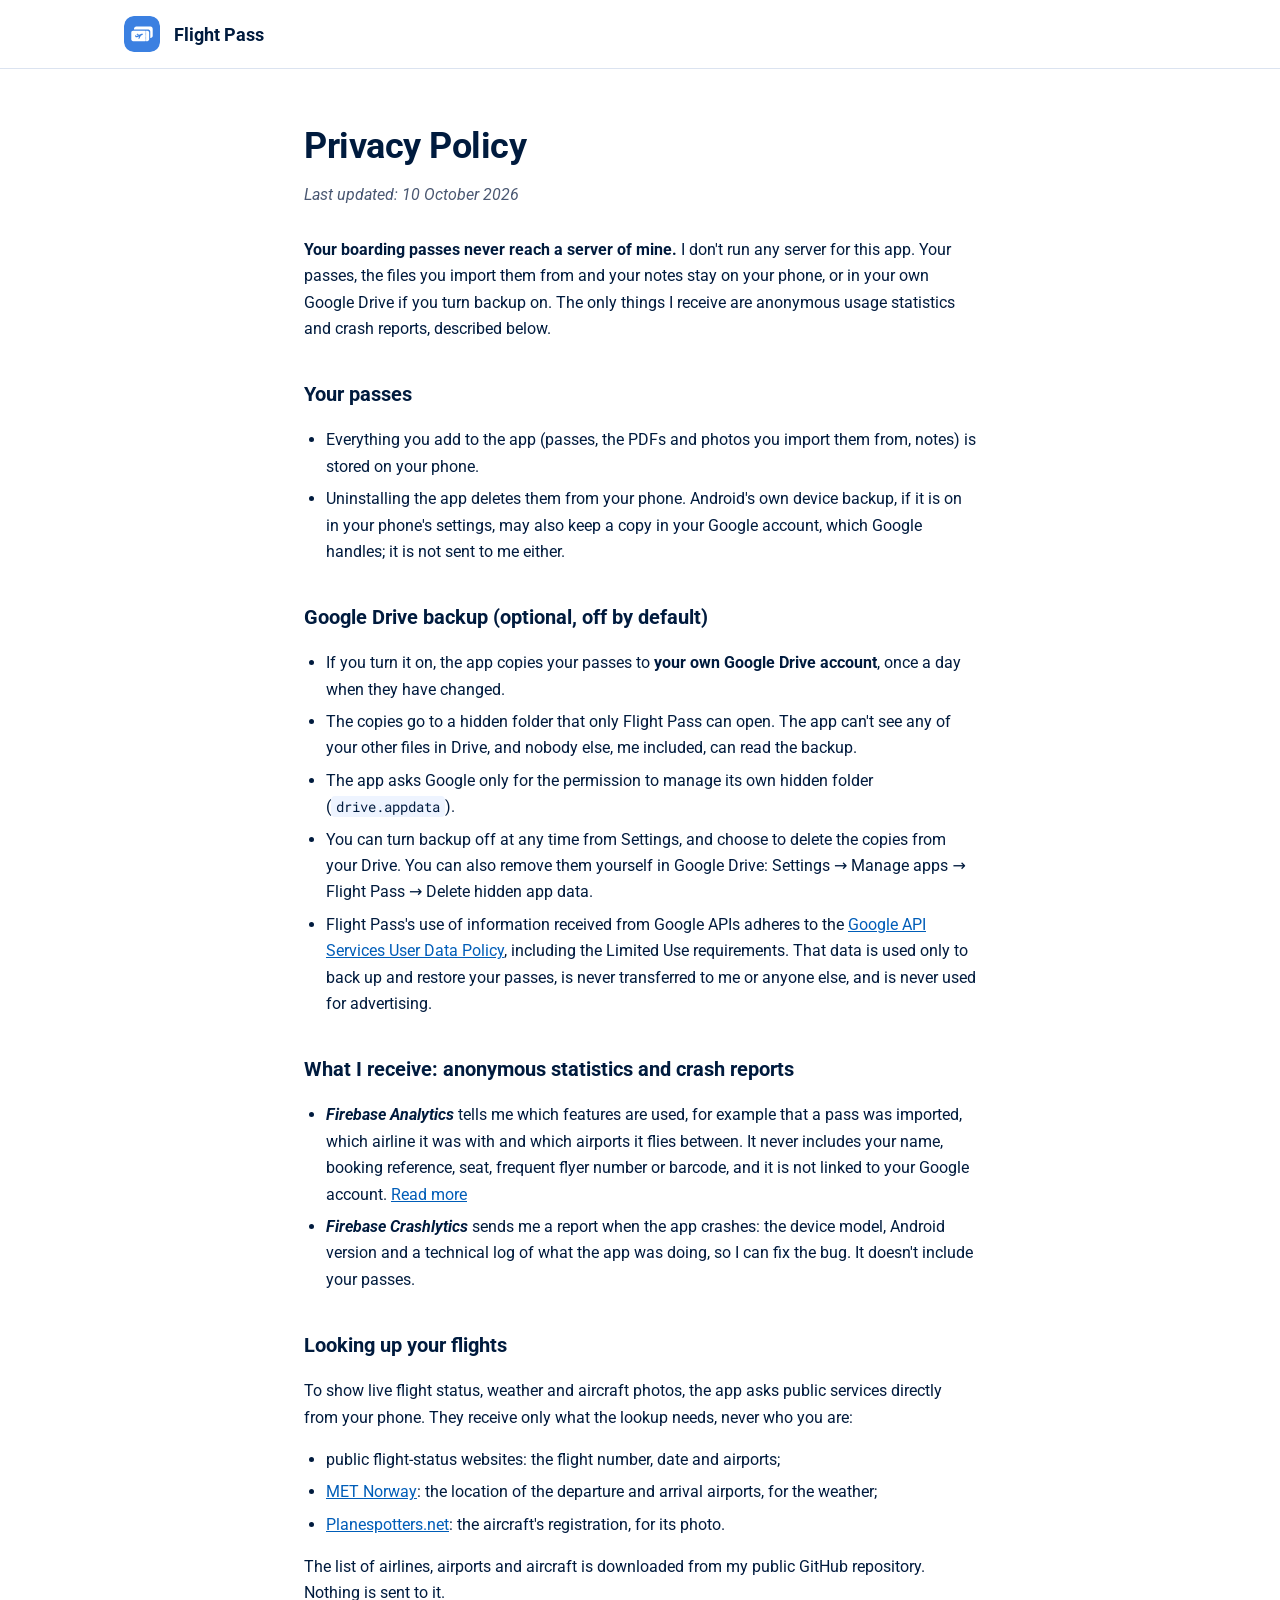
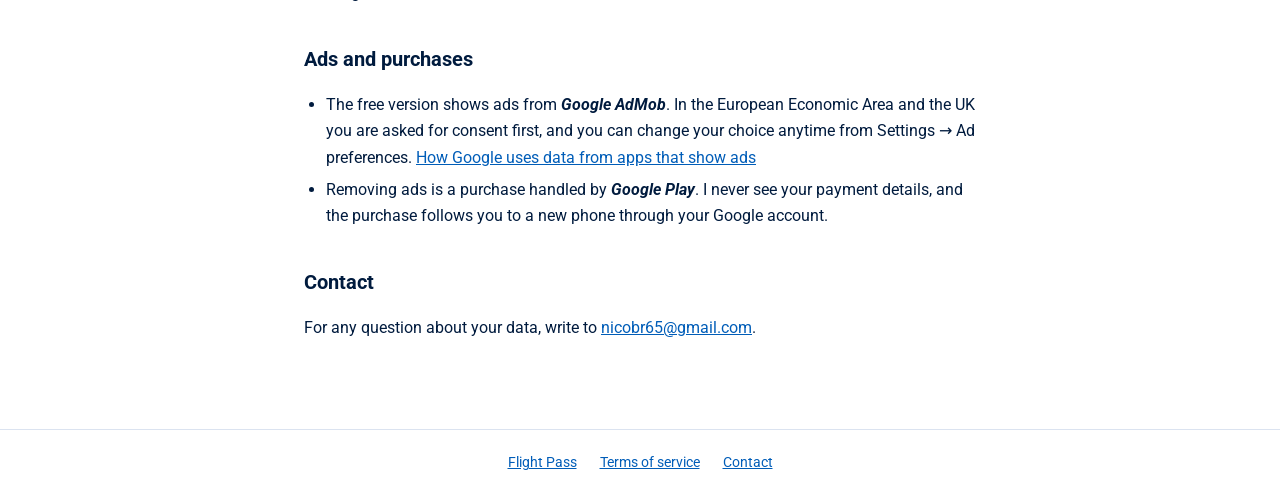
==== privacy/index.html @ 69e5c16e "Add Flight Pass landing page, privacy policy and terms Co-Authored-By: Claude Opus 5.5 <noreply@anth" ====
<!DOCTYPE html>
<html lang="en">
<head>
  <meta charset="utf-8">
  <meta name="viewport" content="width=device-width, initial-scale=1">
  <title>Privacy Policy · Flight Pass</title>
  <meta name="description" content="How Flight Pass handles your boarding passes and data.">
  <link rel="canonical" href="https://flight-pass.app/privacy/">
  <link rel="icon" href="/assets/icon.svg" type="image/svg+xml">
  <link href="https://fonts.googleapis.com/css?family=Roboto:400,700|Roboto+Mono:400&display=swap" rel="stylesheet">
  <link rel="stylesheet" href="/assets/style.css">
</head>
<body>

  <header class="fp-top">
    <div class="fp-wrap"><a class="fp-brand" href="/"><img src="/assets/icon.svg" alt="">Flight Pass</a></div>
  </header>

  <main class="fp-doc">
    <h1>Privacy Policy</h1>
    <p class="fp-date"><em>Last updated: 10 October 2026</em></p>

    <p><strong>Your boarding passes never reach a server of mine.</strong> I don't run any server for this app. Your passes, the files you import them from and your notes stay on your phone, or in your own Google Drive if you turn backup on. The only things I receive are anonymous usage statistics and crash reports, described below.</p>

    <h2>Your passes</h2>
    <ul>
      <li>Everything you add to the app (passes, the PDFs and photos you import them from, notes) is stored on your phone.</li>
      <li>Uninstalling the app deletes them from your phone. Android's own device backup, if it is on in your phone's settings, may also keep a copy in your Google account, which Google handles; it is not sent to me either.</li>
    </ul>

    <h2>Google Drive backup (optional, off by default)</h2>
    <ul>
      <li>If you turn it on, the app copies your passes to <strong>your own Google Drive account</strong>, once a day when they have changed.</li>
      <li>The copies go to a hidden folder that only Flight Pass can open. The app can't see any of your other files in Drive, and nobody else, me included, can read the backup.</li>
      <li>The app asks Google only for the permission to manage its own hidden folder (<code>drive.appdata</code>).</li>
      <li>You can turn backup off at any time from Settings, and choose to delete the copies from your Drive. You can also remove them yourself in Google Drive: Settings → Manage apps → Flight Pass → Delete hidden app data.</li>
      <li>Flight Pass's use of information received from Google APIs adheres to the <a href="https://developers.google.com/terms/api-services-user-data-policy">Google API Services User Data Policy</a>, including the Limited Use requirements. That data is used only to back up and restore your passes, is never transferred to me or anyone else, and is never used for advertising.</li>
    </ul>

    <h2>What I receive: anonymous statistics and crash reports</h2>
    <ul>
      <li><strong><em>Firebase Analytics</em></strong> tells me which features are used, for example that a pass was imported, which airline it was with and which airports it flies between. It never includes your name, booking reference, seat, frequent flyer number or barcode, and it is not linked to your Google account. <a href="https://firebase.google.com/support/privacy">Read more</a></li>
      <li><strong><em>Firebase Crashlytics</em></strong> sends me a report when the app crashes: the device model, Android version and a technical log of what the app was doing, so I can fix the bug. It doesn't include your passes.</li>
    </ul>

    <h2>Looking up your flights</h2>
    <p>To show live flight status, weather and aircraft photos, the app asks public services directly from your phone. They receive only what the lookup needs, never who you are:</p>
    <ul>
      <li>public flight-status websites: the flight number, date and airports;</li>
      <li><a href="https://api.met.no">MET Norway</a>: the location of the departure and arrival airports, for the weather;</li>
      <li><a href="https://www.planespotters.net">Planespotters.net</a>: the aircraft's registration, for its photo.</li>
    </ul>
    <p>The list of airlines, airports and aircraft is downloaded from my public GitHub repository. Nothing is sent to it.</p>

    <h2>Ads and purchases</h2>
    <ul>
      <li>The free version shows ads from <strong><em>Google AdMob</em></strong>. In the European Economic Area and the UK you are asked for consent first, and you can change your choice anytime from Settings → Ad preferences. <a href="https://policies.google.com/technologies/partner-sites">How Google uses data from apps that show ads</a></li>
      <li>Removing ads is a purchase handled by <strong><em>Google Play</em></strong>. I never see your payment details, and the purchase follows you to a new phone through your Google account.</li>
    </ul>

    <h2>Contact</h2>
    <p>For any question about your data, write to <a href="mailto:nicobr65@gmail.com">nicobr65@gmail.com</a>.</p>
  </main>

  <footer class="fp-foot">
    <a href="/">Flight Pass</a>
    <a href="/terms/">Terms of service</a>
    <a href="mailto:nicobr65@gmail.com">Contact</a>
  </footer>

</body>
</html>
---- assets/style.css ----
:root { --primary:#005DB8; --deep:#001B3E; --muted:#4a5872; --soft:#EEF4FF; --line:#dbe3f0; }
* { box-sizing:border-box; }
body { margin:0; font-family:'Roboto',system-ui,sans-serif; color:var(--deep); background:#fff; }
a { color:var(--primary); }
.fp-wrap { max-width:1080px; margin:0 auto; padding:0 24px; }

.fp-hero { background:linear-gradient(120deg,#C9DCFB,#E8F0FF 58%,#F7FAFF); padding:72px 0 64px; overflow:hidden; }
.fp-hero .fp-wrap { display:flex; align-items:center; gap:56px; }
.fp-hero-text { flex:1; min-width:0; }
.fp-brand { display:flex; align-items:center; gap:14px; font-size:24px; font-weight:700; color:var(--deep); text-decoration:none; }
.fp-brand img { width:56px; height:56px; border-radius:14px; box-shadow:0 6px 16px rgba(0,93,184,.25); }
.fp-hero h1 { font-size:54px; line-height:1.05; letter-spacing:-1px; margin:28px 0 18px; font-weight:700; }
.fp-hero h1 span { color:var(--primary); display:block; }
.fp-hero p { font-size:19px; line-height:1.55; color:var(--muted); max-width:470px; margin:0 0 30px; }
.fp-badge img { height:64px; margin-left:-10px; }
.fp-small { font-size:13px; color:var(--muted); margin-top:6px; }

.fp-phone { width:250px; flex:none; border-radius:36px; padding:9px; background:#1d2027;
  box-shadow:0 30px 60px rgba(0,27,62,.28); }
.fp-phone img { display:block; width:100%; border-radius:28px; }
.fp-hero .fp-phone { width:280px; transform:rotate(3deg); }

.fp-section { padding:72px 0; }
.fp-section.fp-alt { background:var(--soft); }
.fp-section h2 { font-size:34px; letter-spacing:-.5px; margin:0 0 10px; font-weight:700; }
.fp-lead { font-size:18px; color:var(--muted); margin:0 0 40px; max-width:640px; line-height:1.55; }

.fp-cases { display:grid; grid-template-columns:repeat(3,1fr); gap:20px; }
.fp-case { background:#fff; border:1px solid var(--line); border-radius:20px; padding:24px; }
.fp-case .fp-ic { width:44px; height:44px; border-radius:13px; background:#D6E3FF; color:var(--primary);
  display:grid; place-items:center; margin-bottom:16px; }
.fp-case .fp-ic .material-icons-round { font-size:24px; }
.fp-case h3 { font-size:18px; margin:0 0 8px; font-weight:700; }
.fp-case p { margin:0; color:var(--muted); line-height:1.55; font-size:15px; }

.fp-shots { display:flex; gap:28px; justify-content:center; flex-wrap:wrap; }
.fp-shot { text-align:center; margin:0; }
.fp-shot .fp-phone { width:210px; margin:0 auto; }
.fp-shot figcaption { margin-top:16px; font-weight:700; font-size:15px; }
.fp-shot figcaption small { display:block; font-weight:400; color:var(--muted); font-size:13px; margin-top:3px; }

.fp-private { display:flex; gap:20px; align-items:flex-start; background:#fff; border:1px solid var(--line);
  border-radius:20px; padding:28px; }
.fp-private .material-icons-round { font-size:32px; color:var(--primary); }
.fp-private h2 { font-size:24px; margin:0; }
.fp-private p { margin:6px 0 0; color:var(--muted); line-height:1.6; }

.fp-cta { text-align:center; }
.fp-cta img.fp-icon { width:72px; height:72px; border-radius:18px; }
.fp-cta h2 { margin-top:18px; }
.fp-cta .fp-lead { margin:0 auto 24px; }
.fp-links { margin-top:28px; font-size:14px; color:var(--muted); }
.fp-links a { margin:0 10px; }

.fp-top { border-bottom:1px solid var(--line); padding:16px 0; }
.fp-top .fp-brand { font-size:18px; }
.fp-top .fp-brand img { width:36px; height:36px; border-radius:10px; box-shadow:none; }
.fp-doc { max-width:720px; margin:0 auto; padding:48px 24px 72px; line-height:1.65; }
.fp-doc h1 { font-size:36px; letter-spacing:-.5px; margin:0 0 6px; }
.fp-doc h2 { font-size:20px; margin:36px 0 8px; }
.fp-doc .fp-date { color:var(--muted); margin:0 0 28px; }
.fp-doc ul { padding-left:22px; }
.fp-doc li { margin:6px 0; }
.fp-doc code { font-family:'Roboto Mono',monospace; font-size:.9em; background:var(--soft); padding:1px 5px; border-radius:4px; }
.fp-foot { border-top:1px solid var(--line); padding:24px 0; text-align:center; font-size:14px; color:var(--muted); }
.fp-foot a { margin:0 10px; }

@media (max-width:820px) {
  .fp-hero .fp-wrap { flex-direction:column; text-align:center; gap:40px; }
  .fp-hero .fp-brand { justify-content:center; }
  .fp-hero p { margin-left:auto; margin-right:auto; }
  .fp-hero h1 { font-size:40px; }
  .fp-cases { grid-template-columns:1fr; }
  .fp-private { flex-direction:column; }
}
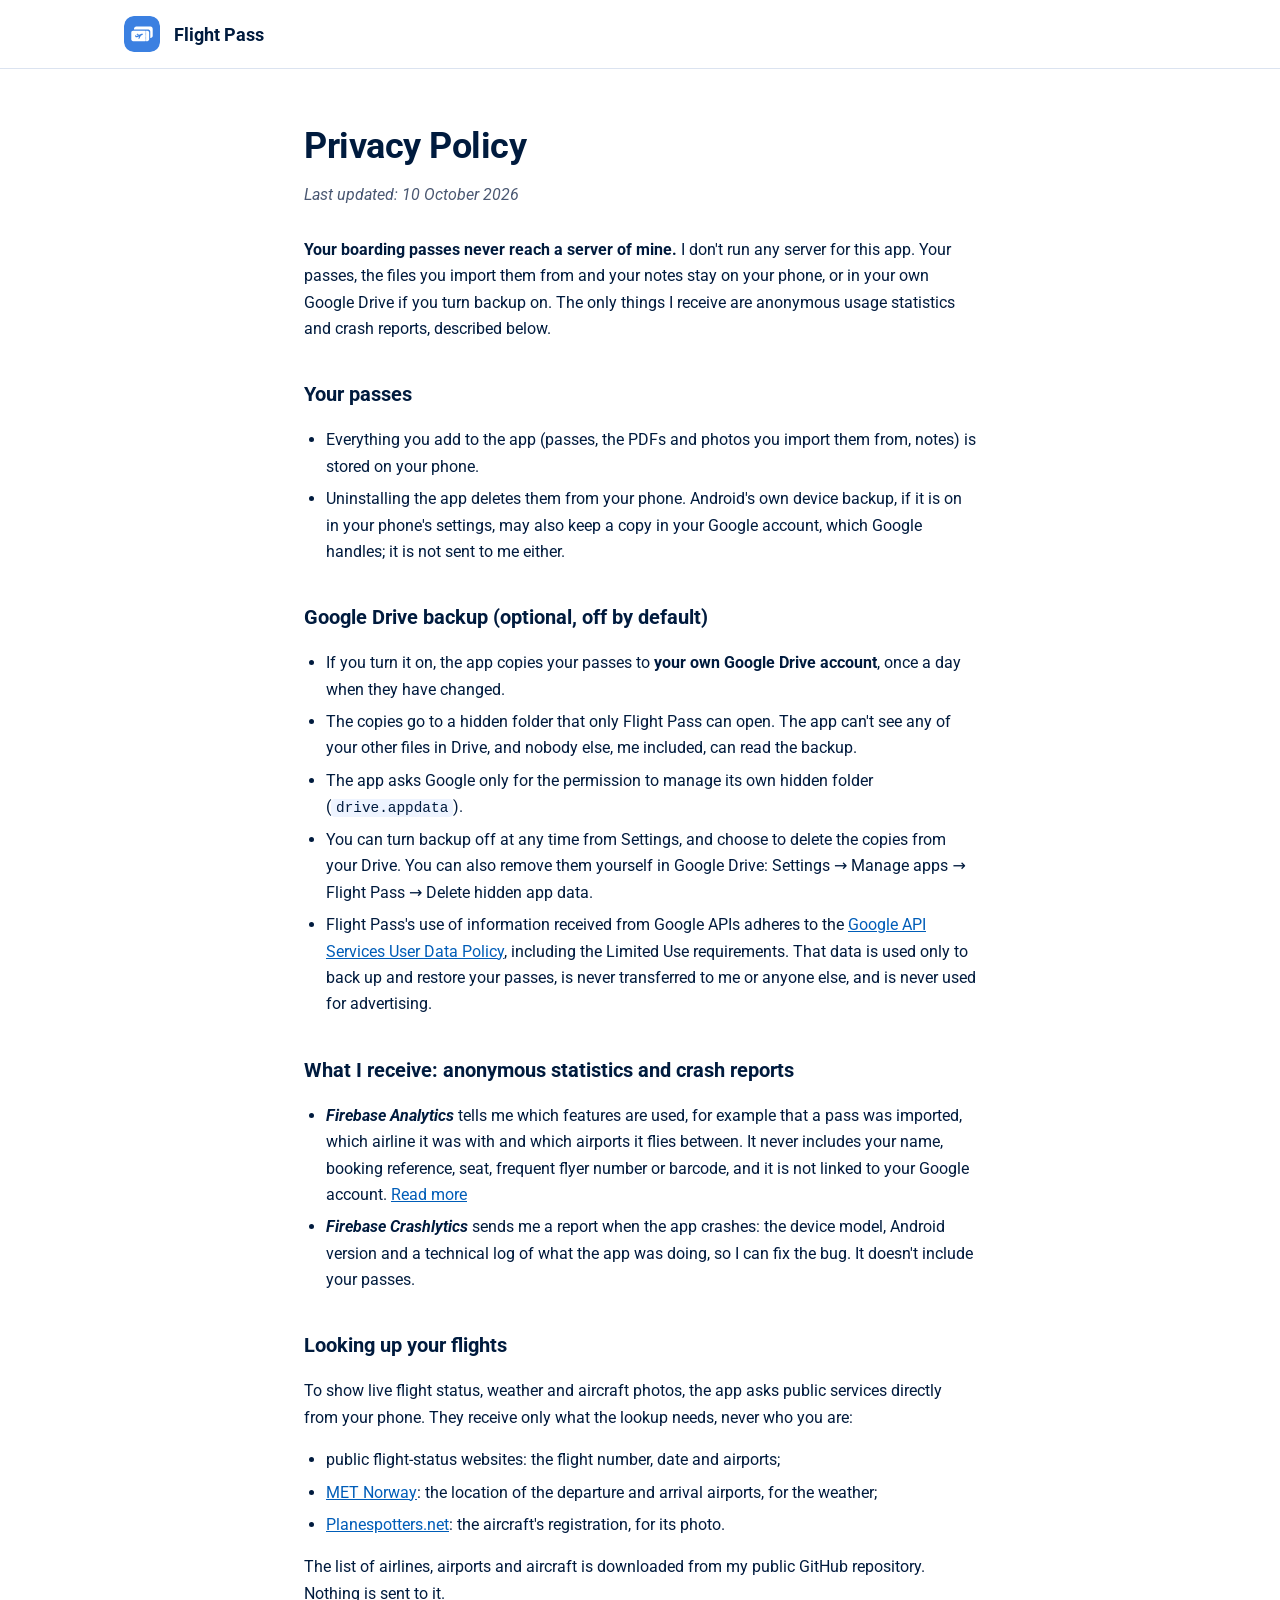
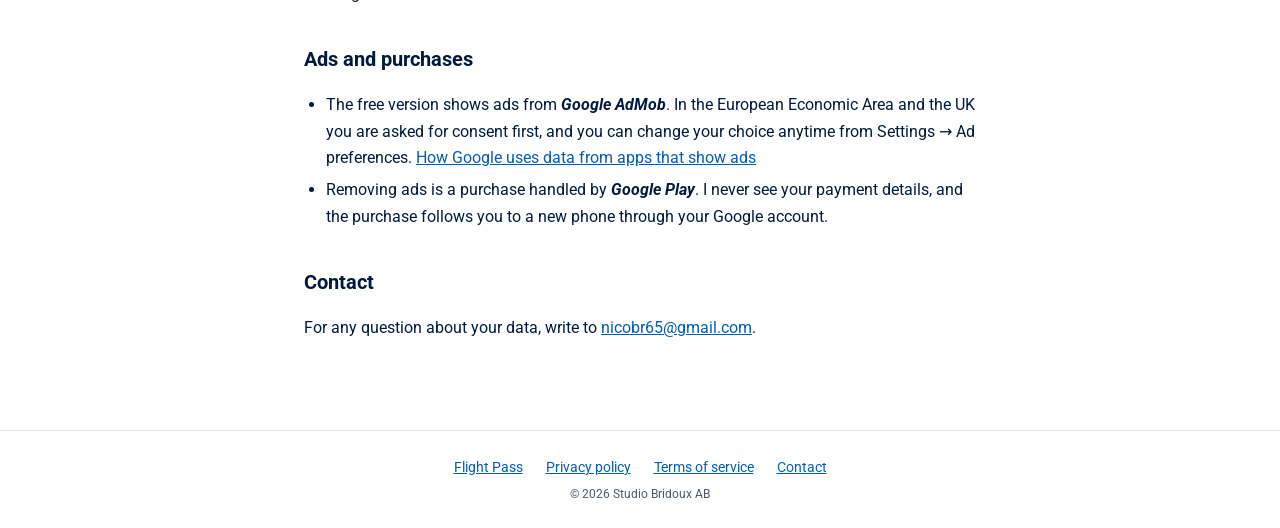
==== commit 7822de5a: "Improve landing SEO and use the feature graphic mockup in the hero Co-Authored-By: Claude Opus 5.5 <" ====
--- a/privacy/index.html
+++ b/privacy/index.html
@@ -4,16 +4,19 @@
   <meta charset="utf-8">
   <meta name="viewport" content="width=device-width, initial-scale=1">
   <title>Privacy Policy · Flight Pass</title>
-  <meta name="description" content="How Flight Pass handles your boarding passes and data.">
+  <meta name="description" content="How the Flight Pass boarding pass app handles your data: passes stay on your phone, no account, optional backup to your own Google Drive.">
   <link rel="canonical" href="https://flight-pass.app/privacy/">
+  <meta name="theme-color" content="#005DB8">
   <link rel="icon" href="/assets/icon.svg" type="image/svg+xml">
-  <link href="https://fonts.googleapis.com/css?family=Roboto:400,700|Roboto+Mono:400&display=swap" rel="stylesheet">
+  <link rel="apple-touch-icon" href="/assets/apple-touch-icon.png">
+  <link rel="preconnect" href="https://fonts.gstatic.com" crossorigin>
+  <link href="https://fonts.googleapis.com/css2?family=Roboto:wght@400;700&display=swap" rel="stylesheet">
   <link rel="stylesheet" href="/assets/style.css">
 </head>
 <body>
 
   <header class="fp-top">
-    <div class="fp-wrap"><a class="fp-brand" href="/"><img src="/assets/icon.svg" alt="">Flight Pass</a></div>
+    <div class="fp-wrap"><a class="fp-brand" href="/"><img src="/assets/icon.svg" alt="" width="36" height="36">Flight Pass</a></div>
   </header>
 
   <main class="fp-doc">
@@ -63,9 +66,13 @@
   </main>
 
   <footer class="fp-foot">
-    <a href="/">Flight Pass</a>
-    <a href="/terms/">Terms of service</a>
-    <a href="mailto:nicobr65@gmail.com">Contact</a>
+    <nav>
+      <a href="/">Flight Pass</a>
+      <a href="/privacy/">Privacy policy</a>
+      <a href="/terms/">Terms of service</a>
+      <a href="mailto:nicobr65@gmail.com">Contact</a>
+    </nav>
+    <p>© 2026 Studio Bridoux AB</p>
   </footer>
 
 </body>
--- a/assets/style.css
+++ b/assets/style.css
@@ -1,56 +1,103 @@
-:root { --primary:#005DB8; --deep:#001B3E; --muted:#4a5872; --soft:#EEF4FF; --line:#dbe3f0; }
+:root { --seed:#3B80E1; --primary:#005DB8; --deep:#001B3E; --muted:#4a5872; --soft:#EEF4FF; --line:#dbe3f0; }
 * { box-sizing:border-box; }
-body { margin:0; font-family:'Roboto',system-ui,sans-serif; color:var(--deep); background:#fff; }
+html { -webkit-text-size-adjust:100%; }
+body { margin:0; font-family:'Roboto',system-ui,-apple-system,sans-serif; color:var(--deep); background:#fff;
+  -webkit-font-smoothing:antialiased; }
 a { color:var(--primary); }
+img { max-width:100%; height:auto; }
 .fp-wrap { max-width:1080px; margin:0 auto; padding:0 24px; }
+.material-symbols-rounded { font-family:'Material Symbols Rounded'; font-weight:normal; font-style:normal;
+  line-height:1; letter-spacing:normal; text-transform:none; white-space:nowrap; direction:ltr;
+  -webkit-font-feature-settings:'liga'; font-feature-settings:'liga'; display:inline-block; overflow:hidden; }
 
-.fp-hero { background:linear-gradient(120deg,#C9DCFB,#E8F0FF 58%,#F7FAFF); padding:72px 0 64px; overflow:hidden; }
-.fp-hero .fp-wrap { display:flex; align-items:center; gap:56px; }
+.fp-hero { background:linear-gradient(120deg,#C9DCFB,#E8F0FF 58%,#F7FAFF); padding:72px 0 80px; overflow:hidden; }
+.fp-hero .fp-wrap { display:flex; align-items:center; gap:72px; }
 .fp-hero-text { flex:1; min-width:0; }
 .fp-brand { display:flex; align-items:center; gap:14px; font-size:24px; font-weight:700; color:var(--deep); text-decoration:none; }
 .fp-brand img { width:56px; height:56px; border-radius:14px; box-shadow:0 6px 16px rgba(0,93,184,.25); }
-.fp-hero h1 { font-size:54px; line-height:1.05; letter-spacing:-1px; margin:28px 0 18px; font-weight:700; }
-.fp-hero h1 span { color:var(--primary); display:block; }
-.fp-hero p { font-size:19px; line-height:1.55; color:var(--muted); max-width:470px; margin:0 0 30px; }
-.fp-badge img { height:64px; margin-left:-10px; }
+.fp-hero h1 { font-size:58px; line-height:1.04; letter-spacing:-1.5px; margin:28px 0 18px; font-weight:800; }
+.fp-eyebrow { display:block; font-size:15px; letter-spacing:1.2px; text-transform:uppercase; font-weight:700;
+  color:var(--primary); margin-bottom:14px; line-height:1.4; }
+.fp-accent { display:block; color:var(--primary); }
+.fp-hero p { font-size:19px; line-height:1.55; color:var(--muted); max-width:480px; margin:0 0 30px; }
+.fp-badge { display:inline-block; }
+.fp-badge img { display:block; height:80px; width:auto; margin-left:-13px; }
 .fp-small { font-size:13px; color:var(--muted); margin-top:6px; }
 
-.fp-phone { width:250px; flex:none; border-radius:36px; padding:9px; background:#1d2027;
-  box-shadow:0 30px 60px rgba(0,27,62,.28); }
-.fp-phone img { display:block; width:100%; border-radius:28px; }
-.fp-hero .fp-phone { width:280px; transform:rotate(3deg); }
+.fp-mock { position:relative; width:380px; flex:none; padding-bottom:64px; margin-right:24px; }
+.fp-stub { background:#fff; border-radius:16px; height:80px; display:flex; align-items:center; justify-content:center;
+  font-weight:800; letter-spacing:-.5px; }
+.fp-s1 { width:88%; margin-left:8%; opacity:.62; font-size:28px; color:#5578a8; transform:rotate(-5deg);
+  box-shadow:0 8px 20px rgba(0,40,100,.10); }
+.fp-s2 { width:96%; margin:-8px 0 0 3%; opacity:.85; font-size:30px; color:#26496f; transform:rotate(-2.5deg);
+  box-shadow:0 10px 24px rgba(0,40,100,.12); }
+.fp-pass { position:relative; margin-top:-6px; background:#fff; border-radius:18px; overflow:hidden;
+  box-shadow:0 22px 46px rgba(0,40,100,.22); }
+.fp-route { padding:20px 24px 0; font-size:36px; font-weight:800; letter-spacing:-1px; }
+.fp-plane { color:var(--seed); font-size:23px; margin:0 6px; vertical-align:middle; }
+.fp-meta { display:flex; gap:44px; padding:14px 24px 20px; }
+.fp-k { font-size:11px; font-weight:700; letter-spacing:1px; color:#74777F; }
+.fp-v { font-size:19px; font-weight:800; margin-top:2px; }
+.fp-tear { height:2px; background:repeating-linear-gradient(90deg,#C4C6D0 0 7px,transparent 7px 14px); }
+.fp-barcode { margin:15px 24px 20px; height:40px; background:repeating-linear-gradient(90deg,var(--deep) 0 3px,
+  transparent 3px 6px,var(--deep) 6px 8px,transparent 8px 13px); }
+.fp-notif { position:absolute; left:-56px; bottom:0; width:290px; background:#fff; border-radius:17px;
+  padding:13px 16px; box-shadow:0 14px 34px rgba(0,40,100,.20); text-align:left; }
+.fp-notif-hdr { display:flex; align-items:center; gap:8px; font-size:11px; font-weight:700; color:#74777F; letter-spacing:.3px; }
+.fp-notif-hdr img { width:20px; height:20px; border-radius:6px; }
+.fp-notif-ttl { font-size:17px; font-weight:800; margin-top:7px; }
+.fp-notif-bdy { font-size:13px; color:#49566d; margin-top:2px; }
 
-.fp-section { padding:72px 0; }
+.fp-section { padding:80px 0; }
 .fp-section.fp-alt { background:var(--soft); }
-.fp-section h2 { font-size:34px; letter-spacing:-.5px; margin:0 0 10px; font-weight:700; }
-.fp-lead { font-size:18px; color:var(--muted); margin:0 0 40px; max-width:640px; line-height:1.55; }
+.fp-section h2 { font-size:36px; letter-spacing:-.6px; margin:0 0 10px; font-weight:800; line-height:1.15; }
+.fp-lead { font-size:18px; color:var(--muted); margin:0 0 40px; max-width:660px; line-height:1.55; }
+
+.fp-steps { display:grid; grid-template-columns:repeat(3,1fr); gap:20px; list-style:none; padding:0; margin:0;
+  counter-reset:step; }
+.fp-steps li { counter-increment:step; background:#fff; border:1px solid var(--line); border-radius:20px; padding:24px; }
+.fp-steps li::before { content:counter(step); display:grid; place-items:center; width:36px; height:36px;
+  border-radius:50%; background:var(--primary); color:#fff; font-weight:700; margin-bottom:14px; }
+.fp-steps h3 { font-size:18px; margin:0 0 8px; }
+.fp-steps p { margin:0; color:var(--muted); line-height:1.55; font-size:15px; }
 
 .fp-cases { display:grid; grid-template-columns:repeat(3,1fr); gap:20px; }
 .fp-case { background:#fff; border:1px solid var(--line); border-radius:20px; padding:24px; }
-.fp-case .fp-ic { width:44px; height:44px; border-radius:13px; background:#D6E3FF; color:var(--primary);
+.fp-ic { width:44px; height:44px; border-radius:13px; background:#D6E3FF; color:var(--primary);
   display:grid; place-items:center; margin-bottom:16px; }
-.fp-case .fp-ic .material-icons-round { font-size:24px; }
+.fp-ic .material-symbols-rounded { font-size:24px; width:24px; height:24px; }
 .fp-case h3 { font-size:18px; margin:0 0 8px; font-weight:700; }
 .fp-case p { margin:0; color:var(--muted); line-height:1.55; font-size:15px; }
 
+.fp-phone { width:250px; flex:none; border-radius:32px; padding:8px; background:#1d2027;
+  box-shadow:0 24px 48px rgba(0,27,62,.25); }
+.fp-phone img { display:block; width:100%; border-radius:25px; }
 .fp-shots { display:flex; gap:28px; justify-content:center; flex-wrap:wrap; }
 .fp-shot { text-align:center; margin:0; }
-.fp-shot .fp-phone { width:210px; margin:0 auto; }
+.fp-shot .fp-phone { width:180px; margin:0 auto; }
 .fp-shot figcaption { margin-top:16px; font-weight:700; font-size:15px; }
 .fp-shot figcaption small { display:block; font-weight:400; color:var(--muted); font-size:13px; margin-top:3px; }
 
+.fp-faq { max-width:760px; }
+.fp-faq details { border-bottom:1px solid var(--line); padding:18px 0; }
+.fp-faq summary { cursor:pointer; font-size:18px; font-weight:700; list-style:none; display:flex;
+  justify-content:space-between; gap:16px; }
+.fp-faq summary::-webkit-details-marker { display:none; }
+.fp-faq summary::after { content:'+'; color:var(--primary); font-size:24px; line-height:1; }
+.fp-faq details[open] summary::after { content:'−'; }
+.fp-faq details p { margin:10px 0 0; color:var(--muted); line-height:1.6; }
+
 .fp-private { display:flex; gap:20px; align-items:flex-start; background:#fff; border:1px solid var(--line);
   border-radius:20px; padding:28px; }
-.fp-private .material-icons-round { font-size:32px; color:var(--primary); }
+.fp-private .material-symbols-rounded { font-size:32px; width:32px; height:32px; color:var(--primary); flex:none; }
 .fp-private h2 { font-size:24px; margin:0; }
 .fp-private p { margin:6px 0 0; color:var(--muted); line-height:1.6; }
 
 .fp-cta { text-align:center; }
-.fp-cta img.fp-icon { width:72px; height:72px; border-radius:18px; }
+.fp-cta .fp-icon { width:72px; height:72px; border-radius:18px; }
 .fp-cta h2 { margin-top:18px; }
 .fp-cta .fp-lead { margin:0 auto 24px; }
-.fp-links { margin-top:28px; font-size:14px; color:var(--muted); }
-.fp-links a { margin:0 10px; }
+.fp-cta .fp-badge img { margin:0 auto; }
 
 .fp-top { border-bottom:1px solid var(--line); padding:16px 0; }
 .fp-top .fp-brand { font-size:18px; }
@@ -61,15 +108,26 @@
 .fp-doc .fp-date { color:var(--muted); margin:0 0 28px; }
 .fp-doc ul { padding-left:22px; }
 .fp-doc li { margin:6px 0; }
-.fp-doc code { font-family:'Roboto Mono',monospace; font-size:.9em; background:var(--soft); padding:1px 5px; border-radius:4px; }
-.fp-foot { border-top:1px solid var(--line); padding:24px 0; text-align:center; font-size:14px; color:var(--muted); }
-.fp-foot a { margin:0 10px; }
+.fp-doc code { font-family:ui-monospace,Menlo,monospace; font-size:.9em; background:var(--soft); padding:1px 5px; border-radius:4px; }
+.fp-foot { border-top:1px solid var(--line); padding:28px 24px; text-align:center; font-size:14px; color:var(--muted); }
+.fp-foot nav a { margin:0 10px; }
+.fp-foot p { margin:12px 0 0; font-size:12px; }
 
-@media (max-width:820px) {
-  .fp-hero .fp-wrap { flex-direction:column; text-align:center; gap:40px; }
+@media (max-width:900px) {
+  .fp-hero .fp-wrap { flex-direction:column; text-align:center; gap:48px; }
   .fp-hero .fp-brand { justify-content:center; }
   .fp-hero p { margin-left:auto; margin-right:auto; }
-  .fp-hero h1 { font-size:40px; }
-  .fp-cases { grid-template-columns:1fr; }
+  .fp-hero h1 { font-size:42px; }
+  .fp-badge img { margin:0 auto; }
+  .fp-mock { width:100%; max-width:360px; margin:0 auto; text-align:left; }
+  .fp-notif { left:-8px; width:270px; }
+  .fp-steps, .fp-cases { grid-template-columns:1fr; }
+  .fp-section { padding:56px 0; }
+  .fp-section h2 { font-size:30px; }
   .fp-private { flex-direction:column; }
 }
+@media (max-width:400px) {
+  .fp-route { font-size:30px; }
+  .fp-meta { gap:28px; }
+  .fp-shot .fp-phone { width:150px; }
+}
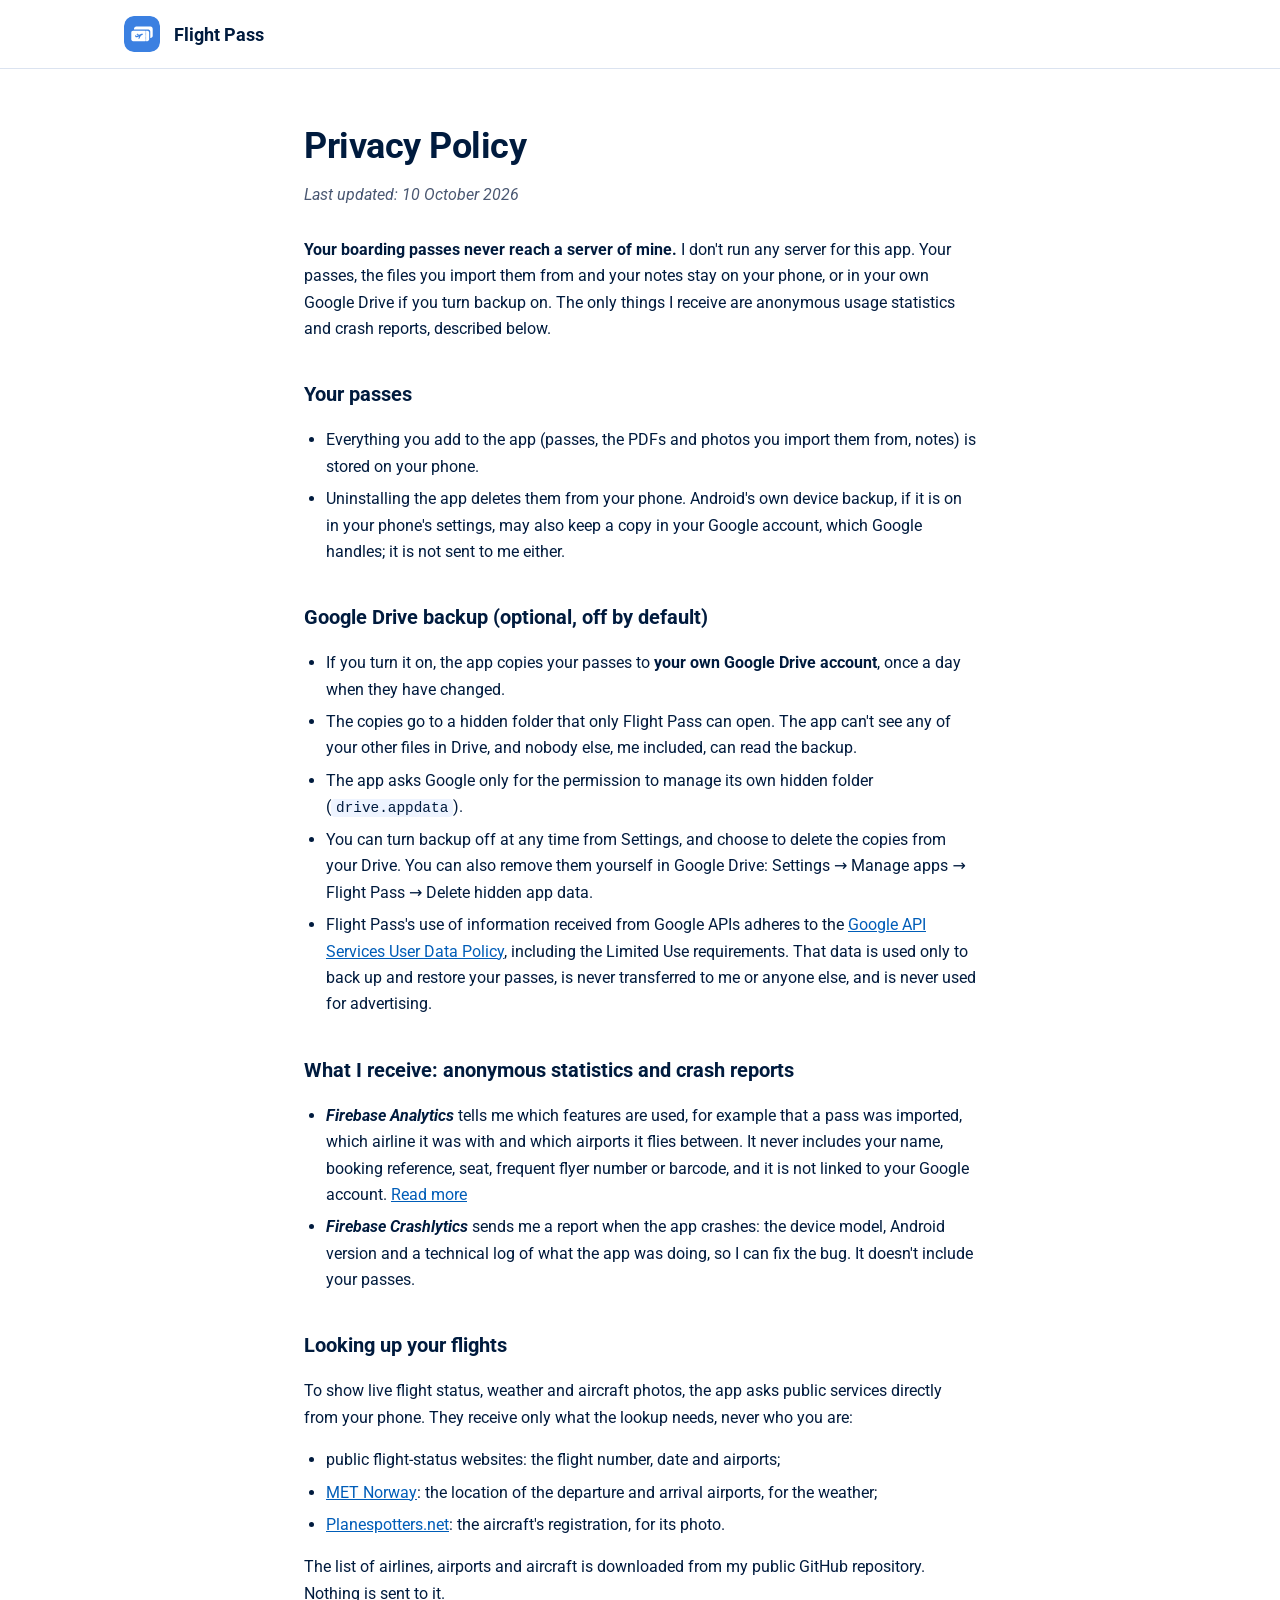
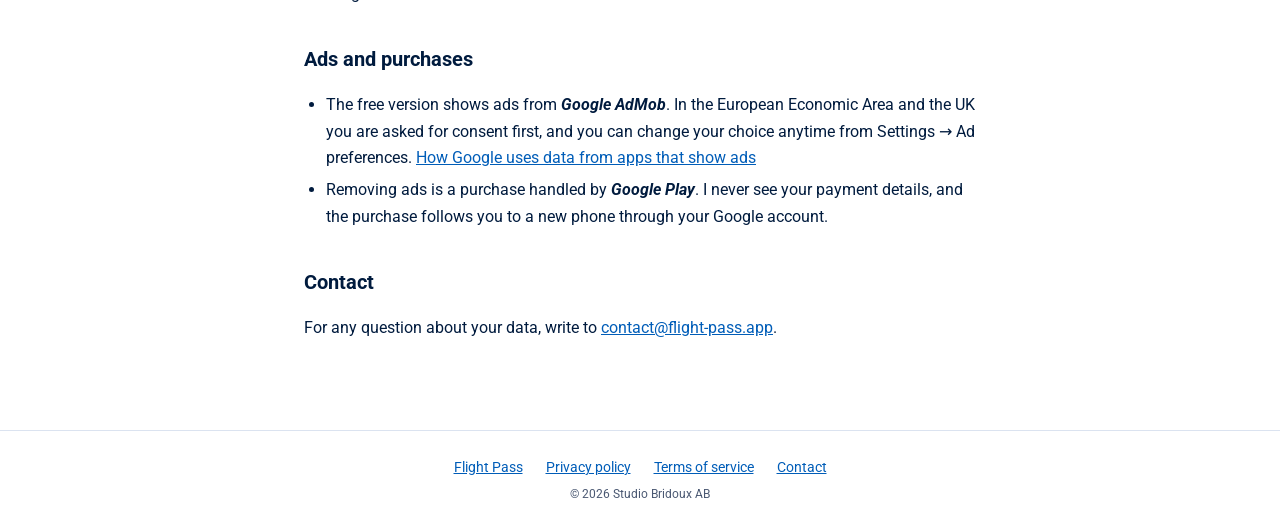
==== commit e58abbe9: "Use contact@flight-pass.app as the contact address Co-Authored-By: Claude Opus 5.5 <noreply@anthropi" ====
--- a/privacy/index.html
+++ b/privacy/index.html
@@ -62,7 +62,7 @@
     </ul>
 
     <h2>Contact</h2>
-    <p>For any question about your data, write to <a href="mailto:nicobr65@gmail.com">nicobr65@gmail.com</a>.</p>
+    <p>For any question about your data, write to <a href="mailto:contact@flight-pass.app">contact@flight-pass.app</a>.</p>
   </main>
 
   <footer class="fp-foot">
@@ -70,7 +70,7 @@
       <a href="/">Flight Pass</a>
       <a href="/privacy/">Privacy policy</a>
       <a href="/terms/">Terms of service</a>
-      <a href="mailto:nicobr65@gmail.com">Contact</a>
+      <a href="mailto:contact@flight-pass.app">Contact</a>
     </nav>
     <p>© 2026 Studio Bridoux AB</p>
   </footer>
